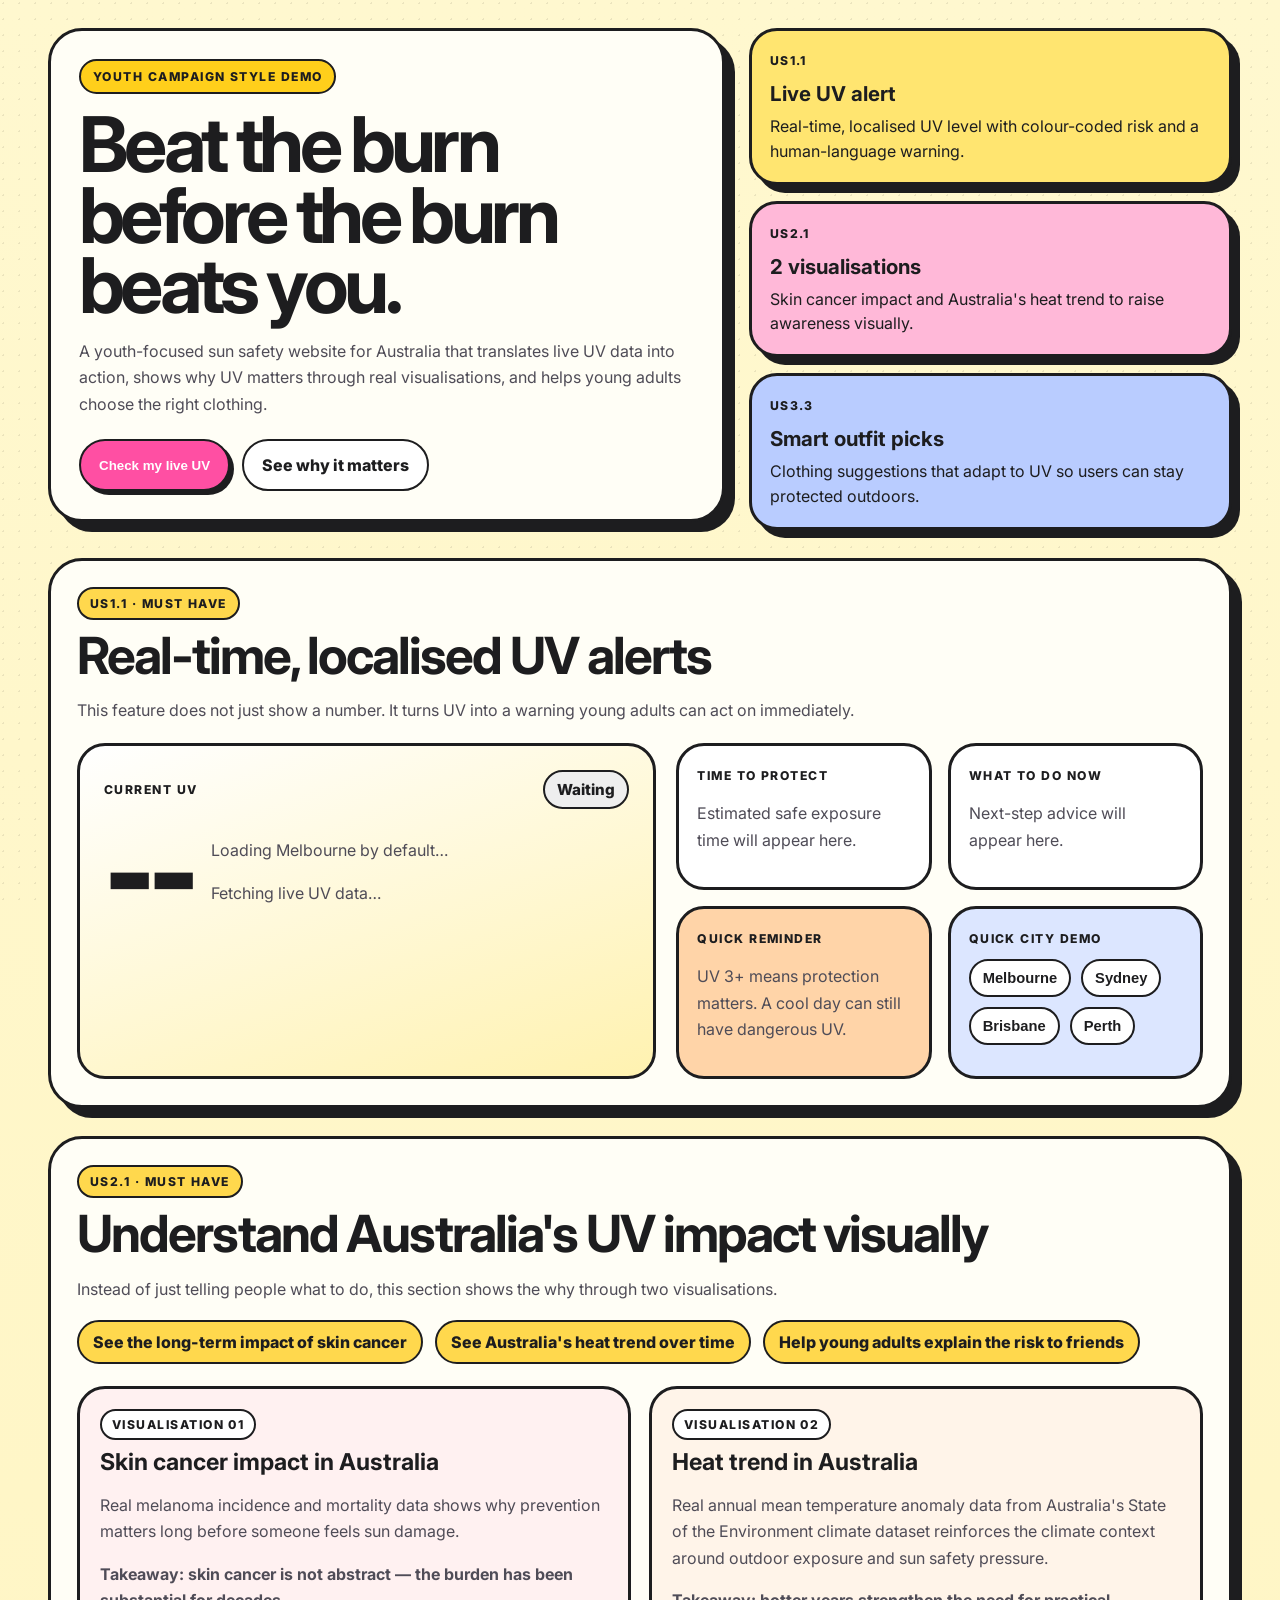
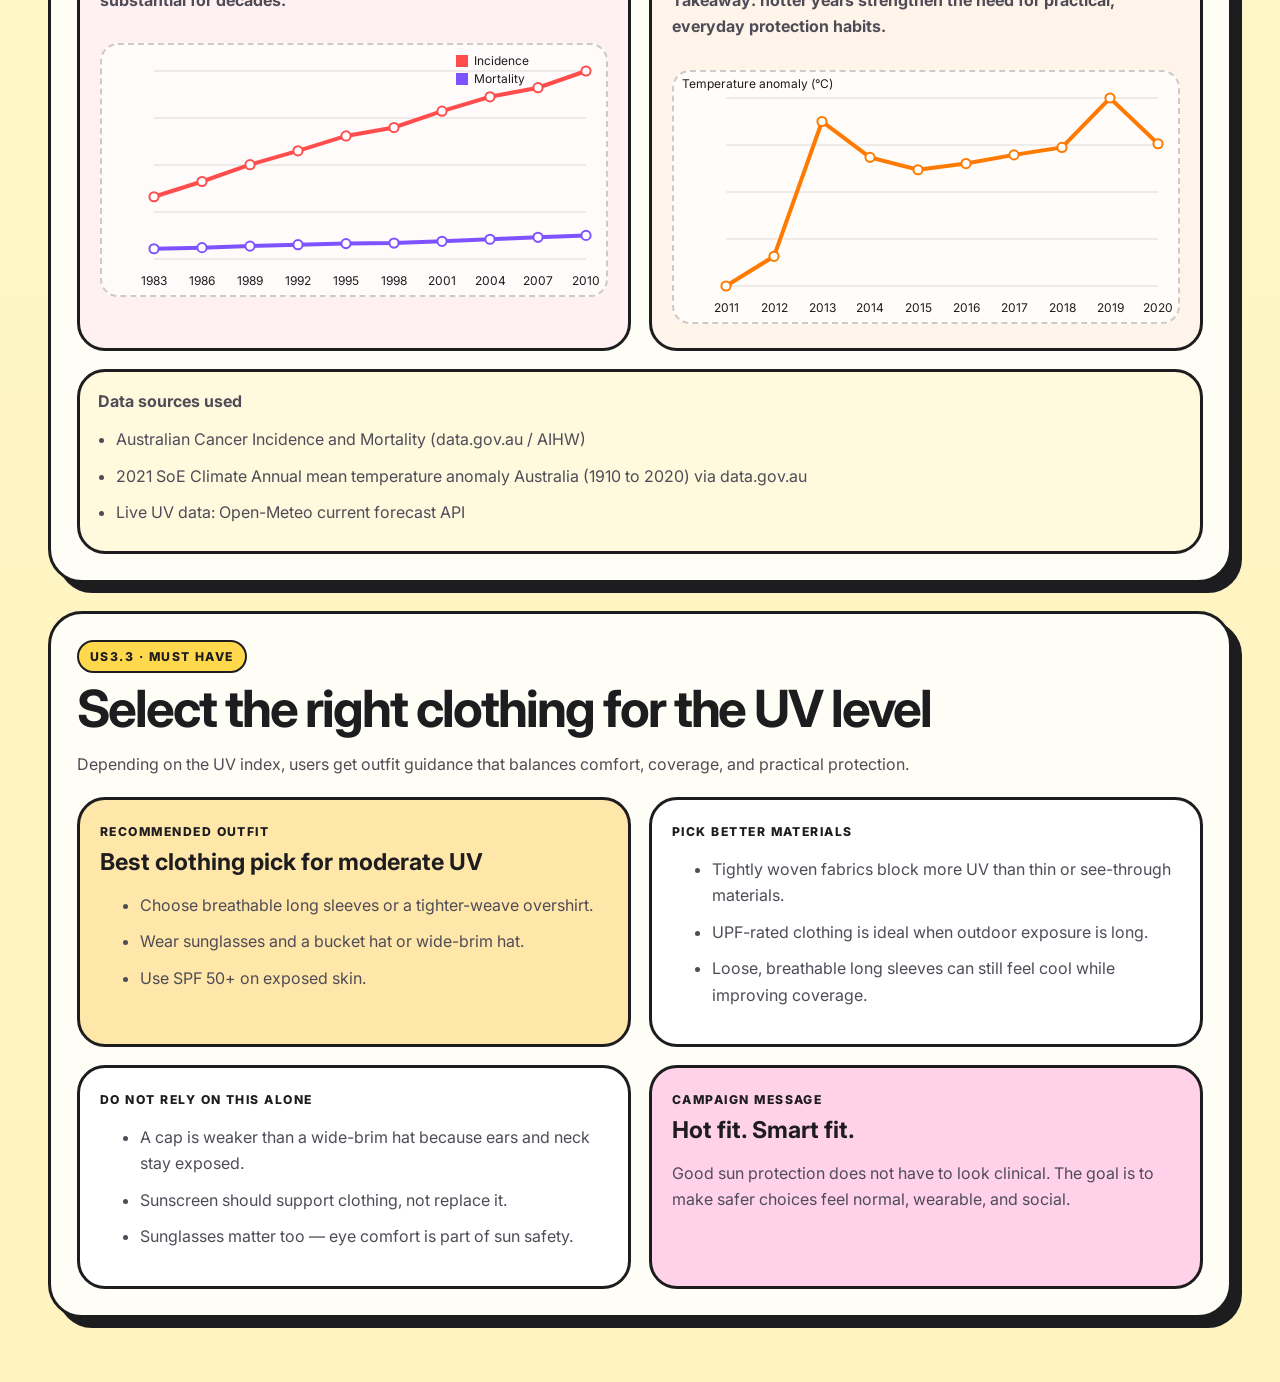
==== index.html @ fbf0c532 "Fix GitHub Pages root deployment" ====
<!DOCTYPE html>
<html lang="en">
  <head>
    <meta charset="UTF-8" />
    <meta name="viewport" content="width=device-width, initial-scale=1.0" />
    <title>SunSmart AU — Youth Sun Safety</title>
    <link rel="preconnect" href="https://fonts.googleapis.com" />
    <link rel="preconnect" href="https://fonts.gstatic.com" crossorigin />
    <link href="https://fonts.googleapis.com/css2?family=Inter:wght@400;500;600;700;800;900&display=swap" rel="stylesheet" />
    <link rel="stylesheet" href="./styles.css" />
  </head>
  <body>
    <div class="page-noise"></div>
    <div class="app-shell">
      <header class="hero">
        <div class="hero-copy-wrap">
          <span class="campaign-tag">Youth campaign style demo</span>
          <h1>Beat the burn before the burn beats you.</h1>
          <p class="hero-copy">
            A youth-focused sun safety website for Australia that translates live UV data into action,
            shows why UV matters through real visualisations, and helps young adults choose the right clothing.
          </p>
          <div class="hero-actions">
            <button id="locateBtn" class="primary-btn">Check my live UV</button>
            <a href="#insight-zone" class="ghost-btn">See why it matters</a>
          </div>
        </div>

        <aside class="hero-sidekick">
          <div class="sticker-card yellow-card">
            <span class="sticker-label">US1.1</span>
            <h3>Live UV alert</h3>
            <p>Real-time, localised UV level with colour-coded risk and a human-language warning.</p>
          </div>
          <div class="sticker-card pink-card">
            <span class="sticker-label">US2.1</span>
            <h3>2 visualisations</h3>
            <p>Skin cancer impact and Australia's heat trend to raise awareness visually.</p>
          </div>
          <div class="sticker-card blue-card">
            <span class="sticker-label">US3.3</span>
            <h3>Smart outfit picks</h3>
            <p>Clothing suggestions that adapt to UV so users can stay protected outdoors.</p>
          </div>
        </aside>
      </header>

      <main>
        <section class="mega-panel uv-panel" id="uv-zone">
          <div class="section-intro">
            <span class="section-kicker">US1.1 · Must Have</span>
            <h2>Real-time, localised UV alerts</h2>
            <p>
              This feature does not just show a number. It turns UV into a warning young adults can act on immediately.
            </p>
          </div>

          <div class="uv-layout">
            <article class="uv-main-card">
              <div class="uv-topline">
                <span class="mini-label">Current UV</span>
                <span id="uvBadge" class="uv-badge neutral">Waiting</span>
              </div>
              <div class="uv-reading-row">
                <span id="uvValue" class="uv-value">--</span>
                <div class="uv-reading-copy">
                  <p id="uvLocation" class="location-text">Loading Melbourne by default…</p>
                  <p id="uvAlert" class="alert-text">Checking live UV data now.</p>
                </div>
              </div>
            </article>

            <div class="decision-grid">
              <article class="decision-card">
                <span class="mini-label">Time to protect</span>
                <p id="exposureText">Estimated safe exposure time will appear here.</p>
              </article>
              <article class="decision-card">
                <span class="mini-label">What to do now</span>
                <p id="actionText">Next-step advice will appear here.</p>
              </article>
              <article class="decision-card highlight-card">
                <span class="mini-label">Quick reminder</span>
                <p>UV 3+ means protection matters. A cool day can still have dangerous UV.</p>
              </article>
              <article class="decision-card city-card">
                <span class="mini-label">Quick city demo</span>
                <div class="city-buttons">
                  <button class="city-btn" data-lat="-37.8136" data-lon="144.9631" data-label="Melbourne">Melbourne</button>
                  <button class="city-btn" data-lat="-33.8688" data-lon="151.2093" data-label="Sydney">Sydney</button>
                  <button class="city-btn" data-lat="-27.4698" data-lon="153.0251" data-label="Brisbane">Brisbane</button>
                  <button class="city-btn" data-lat="-31.9505" data-lon="115.8605" data-label="Perth">Perth</button>
                </div>
              </article>
            </div>
          </div>
        </section>

        <section class="mega-panel" id="insight-zone">
          <div class="section-intro">
            <span class="section-kicker">US2.1 · Must Have</span>
            <h2>Understand Australia's UV impact visually</h2>
            <p>
              Instead of just telling people what to do, this section shows the why through two visualisations.
            </p>
          </div>

          <div class="facts-strip">
            <div class="fact-pill">See the long-term impact of skin cancer</div>
            <div class="fact-pill">See Australia's heat trend over time</div>
            <div class="fact-pill">Help young adults explain the risk to friends</div>
          </div>

          <div class="chart-grid">
            <article class="chart-card chart-card-red">
              <div class="chart-copy">
                <span class="chart-tag">Visualisation 01</span>
                <h3>Skin cancer impact in Australia</h3>
                <p>
                  Real melanoma incidence and mortality data shows why prevention matters long before someone feels sun damage.
                </p>
                <p class="takeaway">Takeaway: skin cancer is not abstract — the burden has been substantial for decades.</p>
              </div>
              <canvas id="cancerChart" height="250"></canvas>
            </article>

            <article class="chart-card chart-card-orange">
              <div class="chart-copy">
                <span class="chart-tag">Visualisation 02</span>
                <h3>Heat trend in Australia</h3>
                <p>
                  Real annual mean temperature anomaly data from Australia's State of the Environment climate dataset reinforces the climate context around outdoor exposure and sun safety pressure.
                </p>
                <p class="takeaway">Takeaway: hotter years strengthen the need for practical, everyday protection habits.</p>
              </div>
              <canvas id="heatChart" height="250"></canvas>
            </article>
          </div>

          <div class="source-box">
            <strong>Data sources used</strong>
            <ul id="sourceList"></ul>
          </div>
        </section>

        <section class="mega-panel clothing-panel" id="wear-zone">
          <div class="section-intro">
            <span class="section-kicker">US3.3 · Must Have</span>
            <h2>Select the right clothing for the UV level</h2>
            <p>
              Depending on the UV index, users get outfit guidance that balances comfort, coverage, and practical protection.
            </p>
          </div>

          <div class="clothing-grid">
            <article class="outfit-card statement-card">
              <span class="mini-label">Recommended outfit</span>
              <h3 id="outfitTitle">Sun-smart outfit guide</h3>
              <ul id="outfitList" class="outfit-list"></ul>
            </article>

            <article class="outfit-card">
              <span class="mini-label">Pick better materials</span>
              <ul class="tips-list">
                <li>Tightly woven fabrics block more UV than thin or see-through materials.</li>
                <li>UPF-rated clothing is ideal when outdoor exposure is long.</li>
                <li>Loose, breathable long sleeves can still feel cool while improving coverage.</li>
              </ul>
            </article>

            <article class="outfit-card">
              <span class="mini-label">Do not rely on this alone</span>
              <ul class="tips-list">
                <li>A cap is weaker than a wide-brim hat because ears and neck stay exposed.</li>
                <li>Sunscreen should support clothing, not replace it.</li>
                <li>Sunglasses matter too — eye comfort is part of sun safety.</li>
              </ul>
            </article>

            <article class="outfit-card callout-card">
              <span class="mini-label">Campaign message</span>
              <h3>Hot fit. Smart fit.</h3>
              <p>Good sun protection does not have to look clinical. The goal is to make safer choices feel normal, wearable, and social.</p>
            </article>
          </div>
        </section>
      </main>
    </div>

    <script src="./data.js"></script>
    <script src="./app.js"></script>
  </body>
</html>
---- styles.css ----
:root {
  --bg: #fff7cc;
  --paper: #fffef6;
  --ink: #1d1d1f;
  --muted: #4f4c57;
  --yellow: #ffd84d;
  --hot-yellow: #ffcf1b;
  --orange: #ff7a00;
  --pink: #ff4fa3;
  --blue: #4e7bff;
  --red: #ff4d4d;
  --purple: #7f52ff;
  --green: #10b981;
  --line: #1d1d1f;
}

* { box-sizing: border-box; }
html { scroll-behavior: smooth; }
body {
  margin: 0;
  color: var(--ink);
  font-family: Inter, system-ui, sans-serif;
  background: linear-gradient(180deg, #fff8cf 0%, #fff4bf 100%);
}

.page-noise {
  position: fixed;
  inset: 0;
  pointer-events: none;
  opacity: 0.08;
  background-image: radial-gradient(circle at 20% 20%, #000 0.8px, transparent 0.8px);
  background-size: 16px 16px;
}

.app-shell {
  position: relative;
  max-width: 1220px;
  margin: 0 auto;
  padding: 28px 18px 64px;
}

.hero {
  display: grid;
  grid-template-columns: 1.4fr 1fr;
  gap: 24px;
  align-items: start;
}

.hero-copy-wrap {
  background: var(--paper);
  border: 3px solid var(--line);
  border-radius: 34px;
  box-shadow: 10px 10px 0 #1d1d1f;
  padding: 28px;
}

.campaign-tag, .section-kicker, .mini-label, .chart-tag, .sticker-label {
  display: inline-block;
  text-transform: uppercase;
  letter-spacing: 0.12em;
  font-size: 0.76rem;
  font-weight: 800;
}

.campaign-tag {
  background: var(--hot-yellow);
  border: 2px solid var(--line);
  border-radius: 999px;
  padding: 8px 12px;
}

.hero h1 {
  font-size: clamp(3rem, 6vw, 5.8rem);
  line-height: 0.92;
  letter-spacing: -0.06em;
  margin: 16px 0;
}

.hero-copy, .section-intro p, .chart-copy p, .alert-text, .location-text, .decision-card p, .tips-list, .outfit-list, .source-box, .callout-card p {
  color: var(--muted);
  line-height: 1.65;
}

.hero-actions {
  display: flex;
  flex-wrap: wrap;
  gap: 12px;
  margin-top: 22px;
}

.primary-btn, .ghost-btn, .city-btn {
  appearance: none;
  border: 2px solid var(--line);
  border-radius: 999px;
  font-weight: 800;
  cursor: pointer;
  text-decoration: none;
  color: var(--ink);
  display: inline-flex;
  align-items: center;
  justify-content: center;
}

.primary-btn {
  background: var(--pink);
  color: #fff;
  padding: 14px 18px;
  box-shadow: 4px 4px 0 var(--line);
}

.ghost-btn {
  background: #fff;
  padding: 14px 18px;
}

.hero-sidekick {
  display: grid;
  gap: 16px;
}

.sticker-card {
  border: 3px solid var(--line);
  border-radius: 28px;
  padding: 18px;
  box-shadow: 8px 8px 0 var(--line);
}
.sticker-card h3 { margin: 12px 0 8px; font-size: 1.28rem; }
.sticker-card p { margin: 0; line-height: 1.55; }
.yellow-card { background: #ffe570; }
.pink-card { background: #ffb8d8; }
.blue-card { background: #b9ccff; }

.mega-panel {
  margin-top: 28px;
  background: var(--paper);
  border: 3px solid var(--line);
  border-radius: 34px;
  box-shadow: 10px 10px 0 var(--line);
  padding: 26px;
}

.section-intro h2 {
  font-size: clamp(2rem, 4vw, 3.2rem);
  line-height: 1;
  margin: 10px 0 12px;
  letter-spacing: -0.04em;
}

.section-kicker {
  background: var(--yellow);
  border: 2px solid var(--line);
  border-radius: 999px;
  padding: 7px 11px;
}

.uv-layout {
  display: grid;
  grid-template-columns: 1.1fr 1fr;
  gap: 20px;
  margin-top: 20px;
}

.uv-main-card, .decision-card, .chart-card, .outfit-card, .source-box {
  border: 3px solid var(--line);
  border-radius: 28px;
}

.uv-main-card {
  background: linear-gradient(160deg, #fff 0%, #fff2b0 100%);
  padding: 24px;
}

.uv-topline {
  display: flex;
  justify-content: space-between;
  align-items: center;
  gap: 16px;
}

.uv-reading-row {
  display: grid;
  grid-template-columns: auto 1fr;
  gap: 18px;
  align-items: end;
  margin-top: 12px;
}

.uv-value {
  font-size: clamp(4rem, 10vw, 7rem);
  font-weight: 900;
  line-height: 0.9;
  letter-spacing: -0.06em;
}

.uv-badge {
  padding: 8px 12px;
  border-radius: 999px;
  font-size: 0.95rem;
  font-weight: 800;
  border: 2px solid var(--line);
  background: #fff;
}
.uv-badge.low { background: #b6f3cf; }
.uv-badge.moderate { background: #ffe580; }
.uv-badge.high { background: #ffb170; }
.uv-badge.very-high { background: #ff8f8f; }
.uv-badge.extreme { background: #cfbbff; }
.uv-badge.neutral { background: #eee; }

.decision-grid {
  display: grid;
  grid-template-columns: 1fr 1fr;
  gap: 16px;
}

.decision-card {
  background: #fff;
  padding: 18px;
}
.highlight-card { background: #ffd4a8; }
.city-card { background: #dce6ff; }
.city-buttons {
  display: flex;
  flex-wrap: wrap;
  gap: 10px;
  margin-top: 12px;
}
.city-btn {
  background: #fff;
  padding: 9px 12px;
  font-size: 0.92rem;
}

.facts-strip {
  display: flex;
  flex-wrap: wrap;
  gap: 12px;
  margin: 18px 0 22px;
}
.fact-pill {
  background: var(--yellow);
  border: 2px solid var(--line);
  border-radius: 999px;
  padding: 10px 14px;
  font-weight: 800;
}

.chart-grid, .clothing-grid {
  display: grid;
  grid-template-columns: 1fr 1fr;
  gap: 18px;
}

.chart-card, .outfit-card {
  padding: 20px;
  background: #fff;
}
.chart-card-red { background: #fff1f1; }
.chart-card-orange { background: #fff4e9; }
.chart-copy h3, .outfit-card h3 { margin: 8px 0 10px; font-size: 1.45rem; }
.chart-tag {
  background: #fff;
  border: 2px solid var(--line);
  border-radius: 999px;
  padding: 6px 10px;
}
.takeaway {
  font-weight: 700;
  color: #27272a;
}

canvas {
  width: 100%;
  background: rgba(255,255,255,0.72);
  border: 2px dashed rgba(29,29,31,0.22);
  border-radius: 18px;
  margin-top: 14px;
}

.source-box {
  margin-top: 18px;
  padding: 16px 18px;
  background: #fff9de;
}
#sourceList { margin: 12px 0 0; padding-left: 18px; }
#sourceList li, .outfit-list li, .tips-list li { margin-bottom: 10px; }

.clothing-grid {
  margin-top: 20px;
}
.statement-card { background: #ffe6a9; }
.callout-card { background: #ffd2ea; }

@media (max-width: 960px) {
  .hero, .uv-layout, .chart-grid, .clothing-grid {
    grid-template-columns: 1fr;
  }

  .decision-grid {
    grid-template-columns: 1fr;
  }

  .uv-reading-row {
    grid-template-columns: 1fr;
    align-items: start;
  }

  .primary-btn, .ghost-btn {
    width: 100%;
  }
}
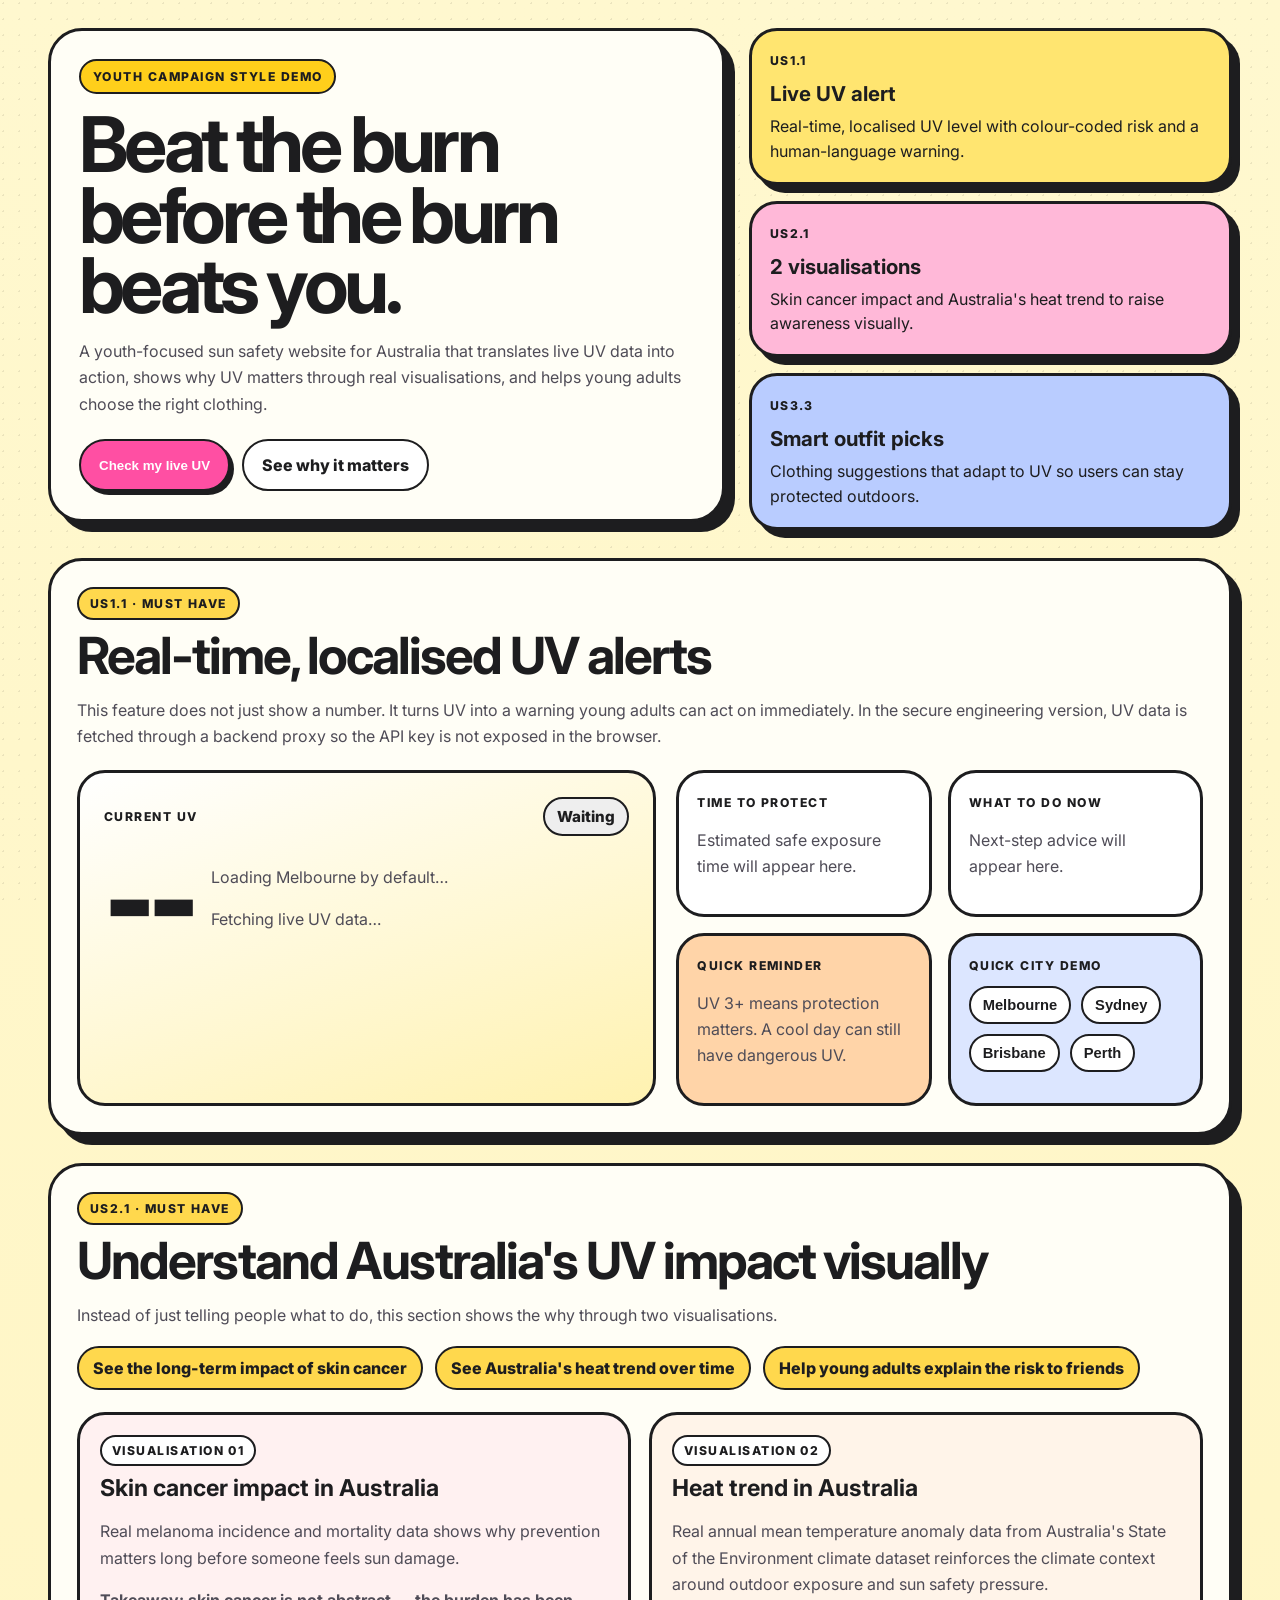
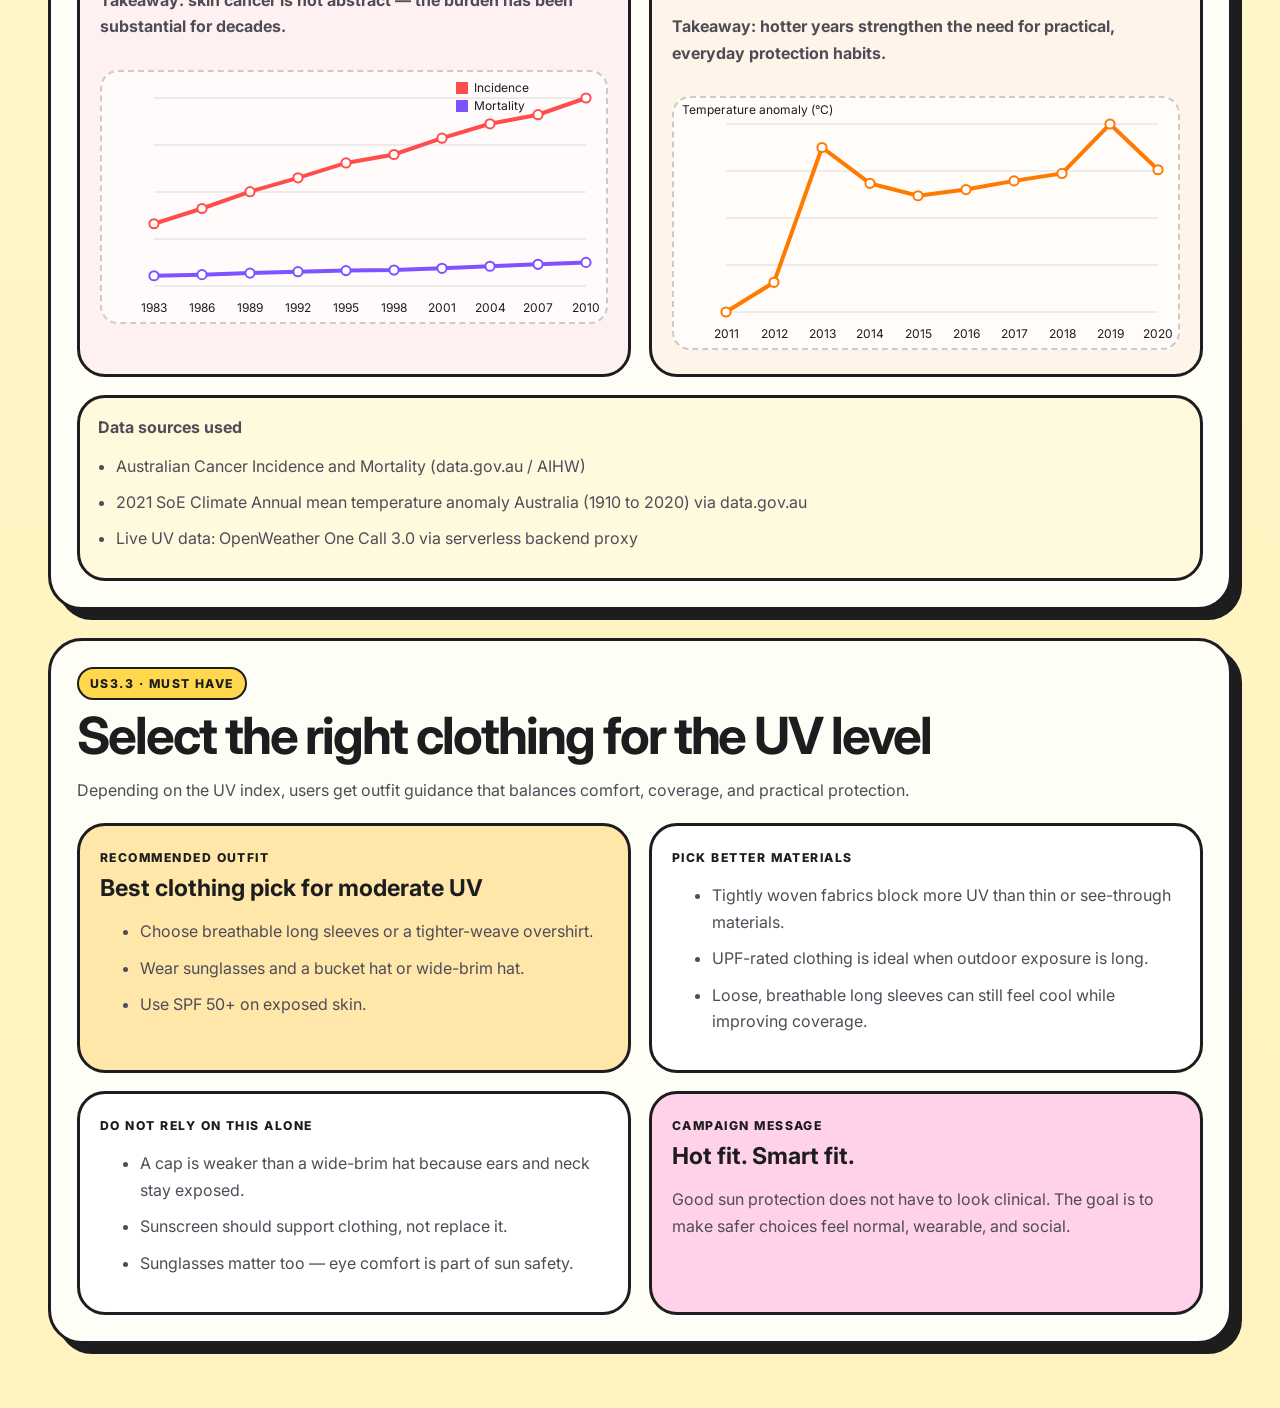
==== commit ef289652: "Add serverless UV proxy for private API key" ====
--- a/index.html
+++ b/index.html
@@ -51,7 +51,7 @@
             <span class="section-kicker">US1.1 · Must Have</span>
             <h2>Real-time, localised UV alerts</h2>
             <p>
-              This feature does not just show a number. It turns UV into a warning young adults can act on immediately.
+              This feature does not just show a number. It turns UV into a warning young adults can act on immediately. In the secure engineering version, UV data is fetched through a backend proxy so the API key is not exposed in the browser.
             </p>
           </div>
 
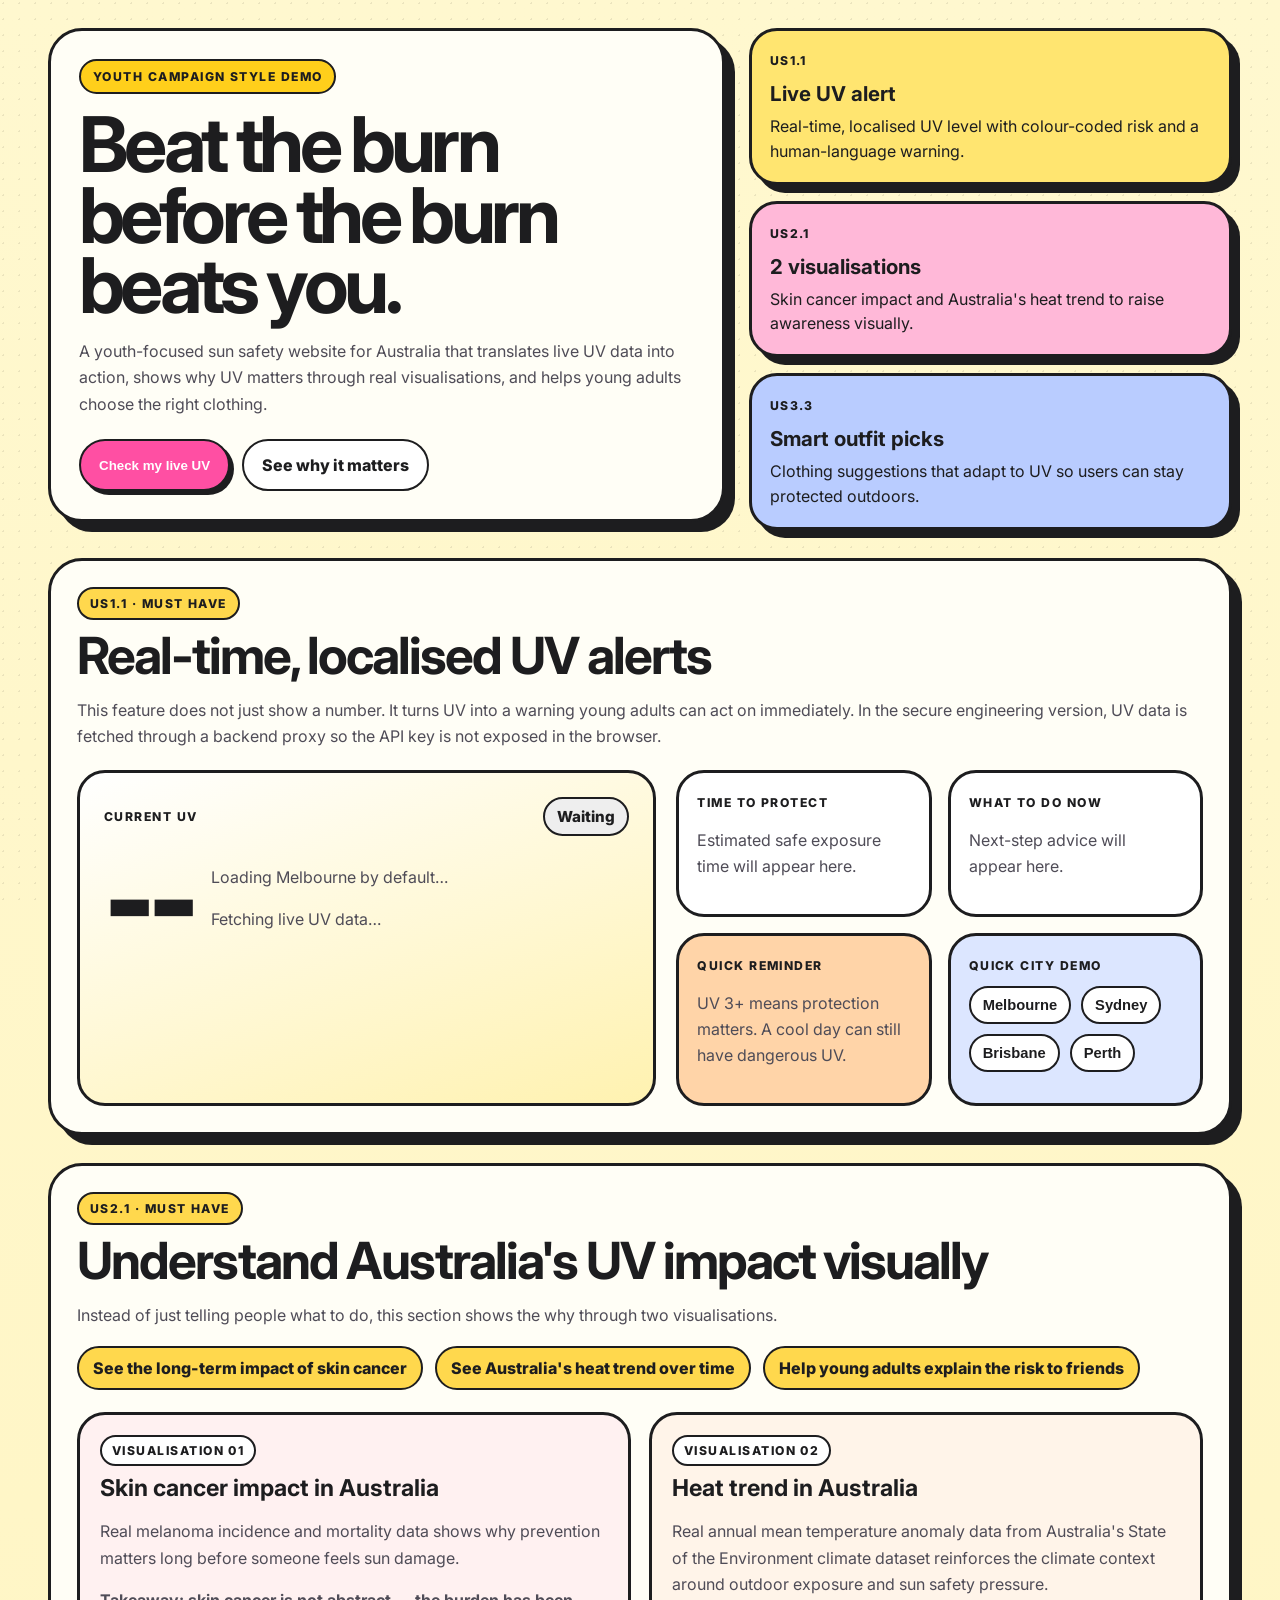
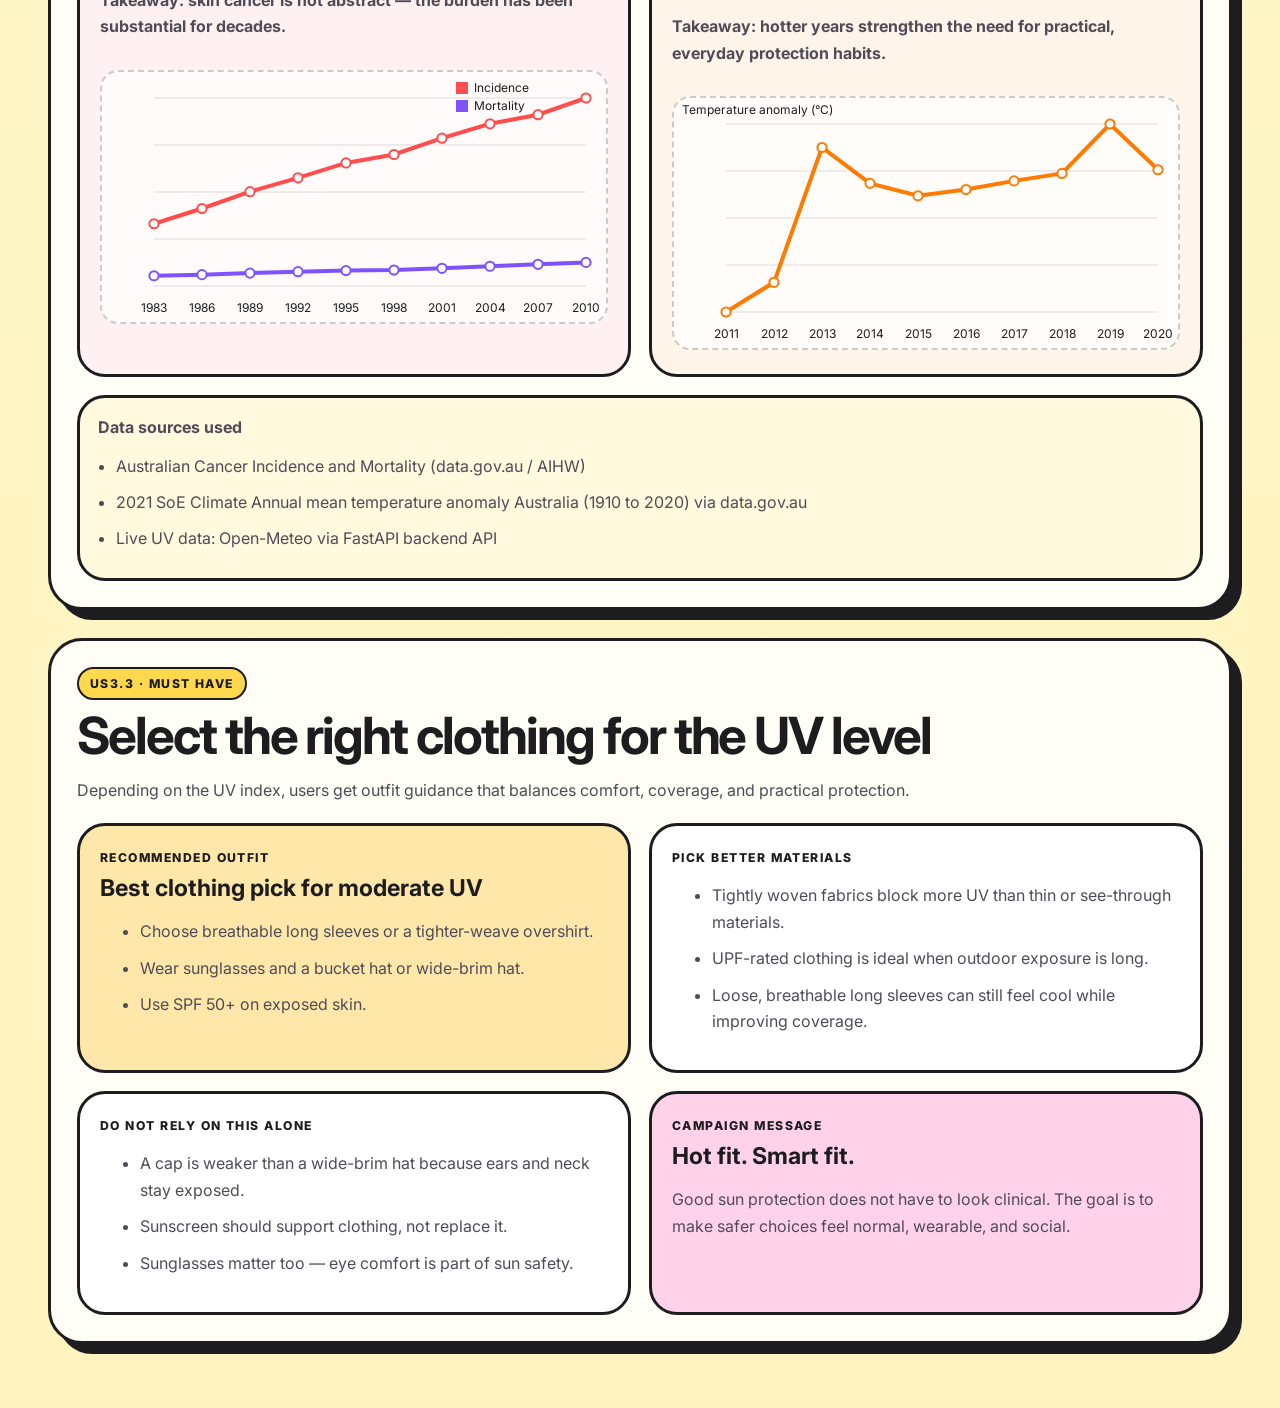
==== commit 1988b2c6: "Prepare project for public frontend and Render backend deployment" ====
--- a/index.html
+++ b/index.html
@@ -188,6 +188,7 @@
     </div>
 
     <script src="./data.js"></script>
+    <script src="./config.js"></script>
     <script src="./app.js"></script>
   </body>
 </html>
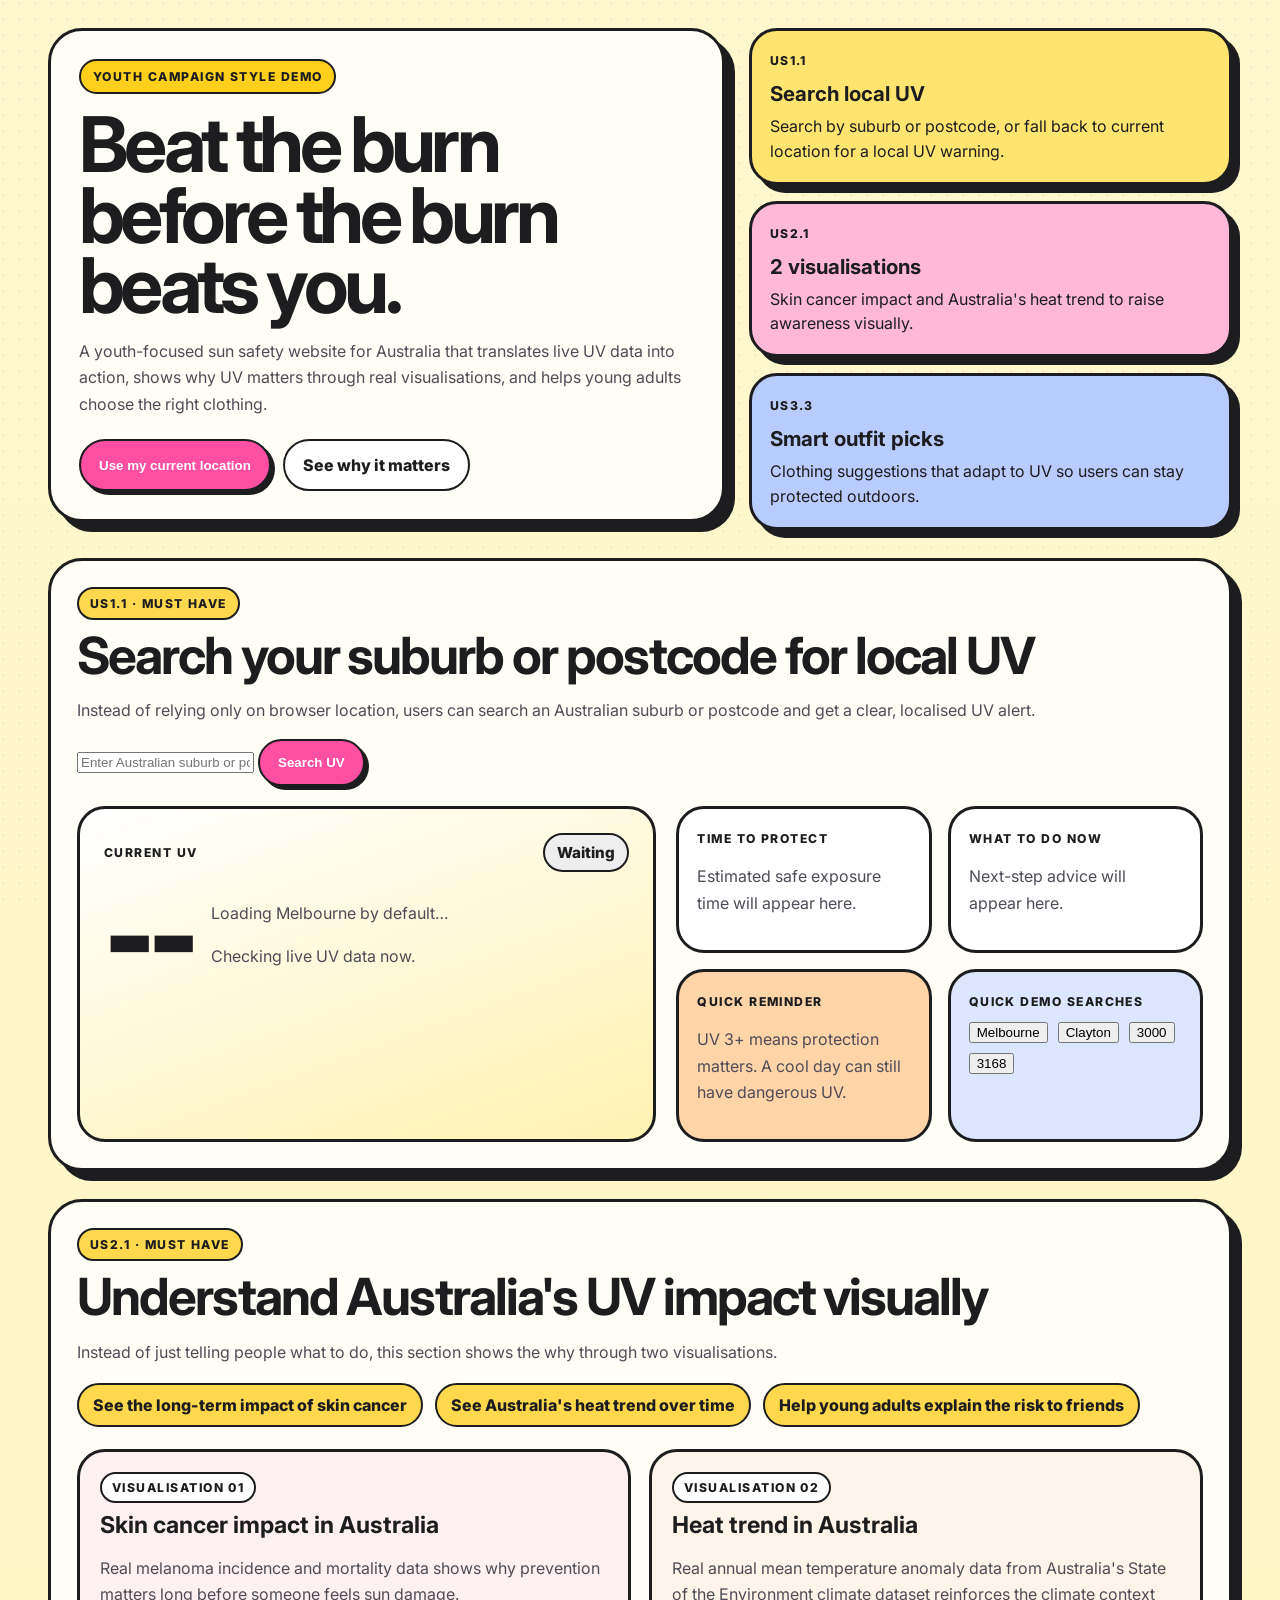
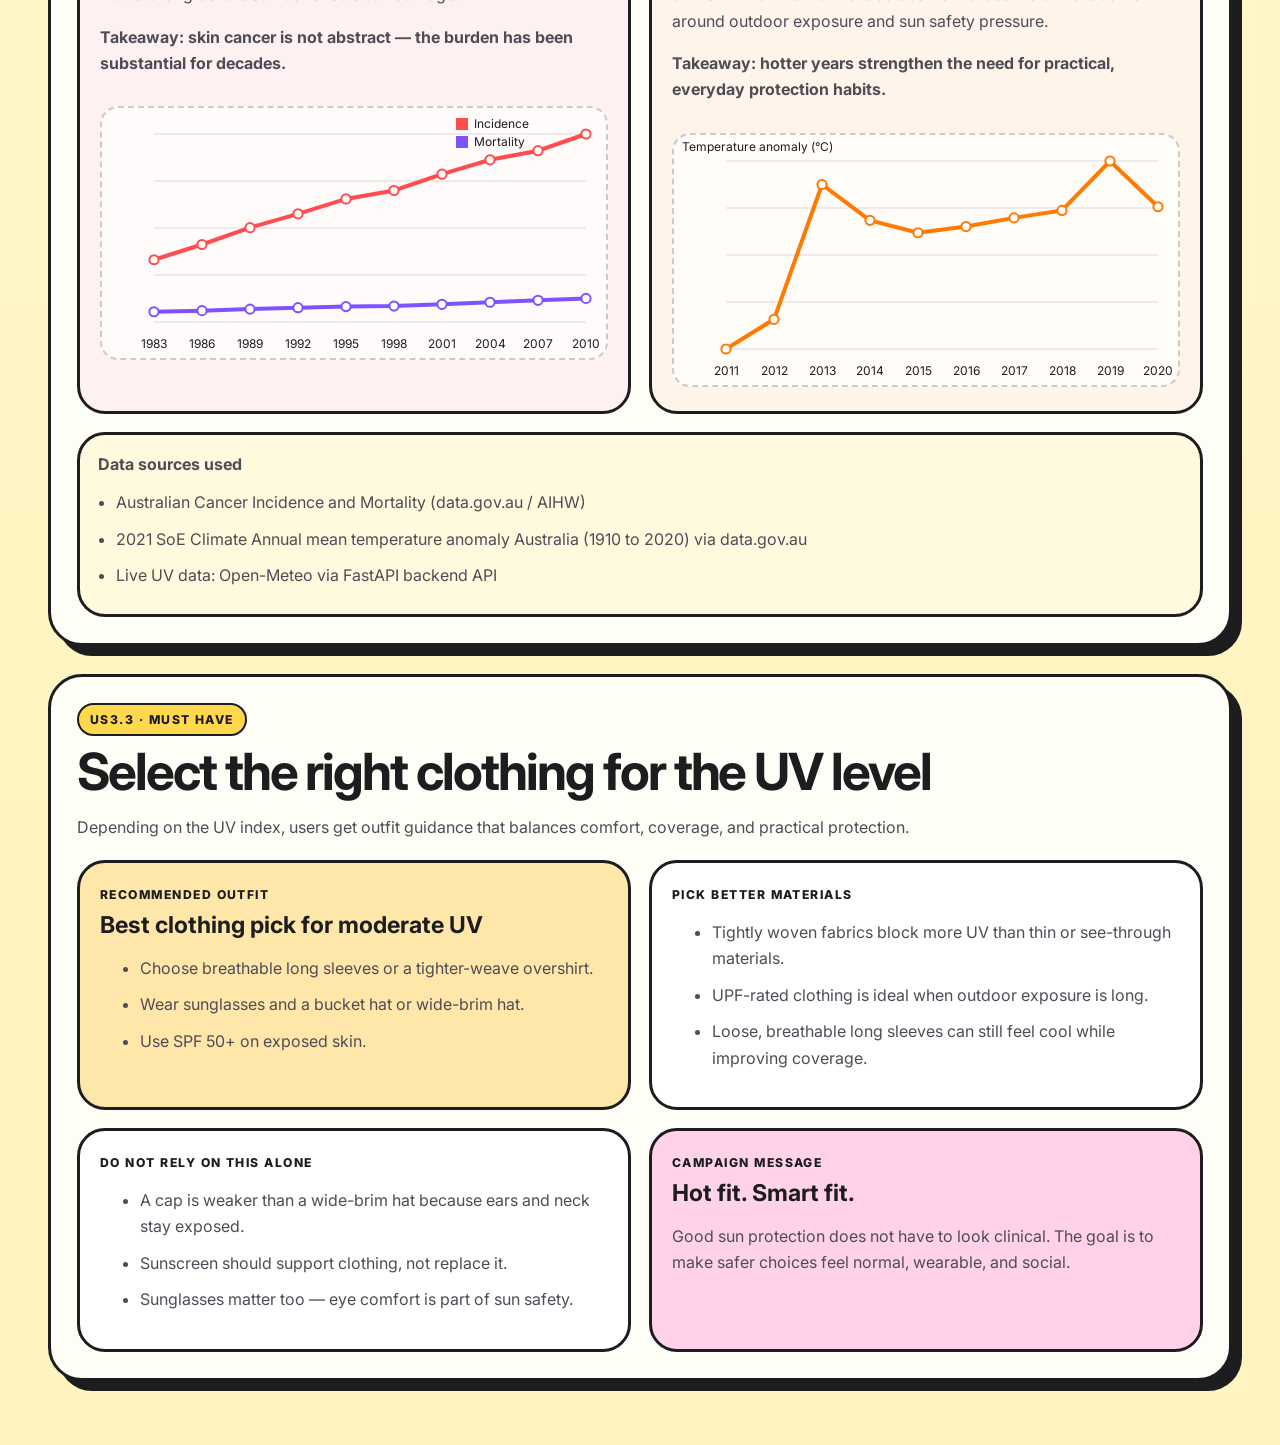
==== commit 5d847a2b: "Add suburb and postcode UV search flow" ====
--- a/index.html
+++ b/index.html
@@ -21,7 +21,7 @@
             shows why UV matters through real visualisations, and helps young adults choose the right clothing.
           </p>
           <div class="hero-actions">
-            <button id="locateBtn" class="primary-btn">Check my live UV</button>
+            <button id="locateBtn" class="primary-btn">Use my current location</button>
             <a href="#insight-zone" class="ghost-btn">See why it matters</a>
           </div>
         </div>
@@ -29,8 +29,8 @@
         <aside class="hero-sidekick">
           <div class="sticker-card yellow-card">
             <span class="sticker-label">US1.1</span>
-            <h3>Live UV alert</h3>
-            <p>Real-time, localised UV level with colour-coded risk and a human-language warning.</p>
+            <h3>Search local UV</h3>
+            <p>Search by suburb or postcode, or fall back to current location for a local UV warning.</p>
           </div>
           <div class="sticker-card pink-card">
             <span class="sticker-label">US2.1</span>
@@ -49,10 +49,15 @@
         <section class="mega-panel uv-panel" id="uv-zone">
           <div class="section-intro">
             <span class="section-kicker">US1.1 · Must Have</span>
-            <h2>Real-time, localised UV alerts</h2>
+            <h2>Search your suburb or postcode for local UV</h2>
             <p>
-              This feature does not just show a number. It turns UV into a warning young adults can act on immediately. In the secure engineering version, UV data is fetched through a backend proxy so the API key is not exposed in the browser.
+              Instead of relying only on browser location, users can search an Australian suburb or postcode and get a clear, localised UV alert.
             </p>
+          </div>
+
+          <div class="search-strip">
+            <input id="locationInput" class="search-input" type="text" placeholder="Enter Australian suburb or postcode" />
+            <button id="searchBtn" class="primary-btn">Search UV</button>
           </div>
 
           <div class="uv-layout">
@@ -84,12 +89,12 @@
                 <p>UV 3+ means protection matters. A cool day can still have dangerous UV.</p>
               </article>
               <article class="decision-card city-card">
-                <span class="mini-label">Quick city demo</span>
+                <span class="mini-label">Quick demo searches</span>
                 <div class="city-buttons">
-                  <button class="city-btn" data-lat="-37.8136" data-lon="144.9631" data-label="Melbourne">Melbourne</button>
-                  <button class="city-btn" data-lat="-33.8688" data-lon="151.2093" data-label="Sydney">Sydney</button>
-                  <button class="city-btn" data-lat="-27.4698" data-lon="153.0251" data-label="Brisbane">Brisbane</button>
-                  <button class="city-btn" data-lat="-31.9505" data-lon="115.8605" data-label="Perth">Perth</button>
+                  <button class="query-btn" data-query="Melbourne">Melbourne</button>
+                  <button class="query-btn" data-query="Clayton">Clayton</button>
+                  <button class="query-btn" data-query="3000">3000</button>
+                  <button class="query-btn" data-query="3168">3168</button>
                 </div>
               </article>
             </div>
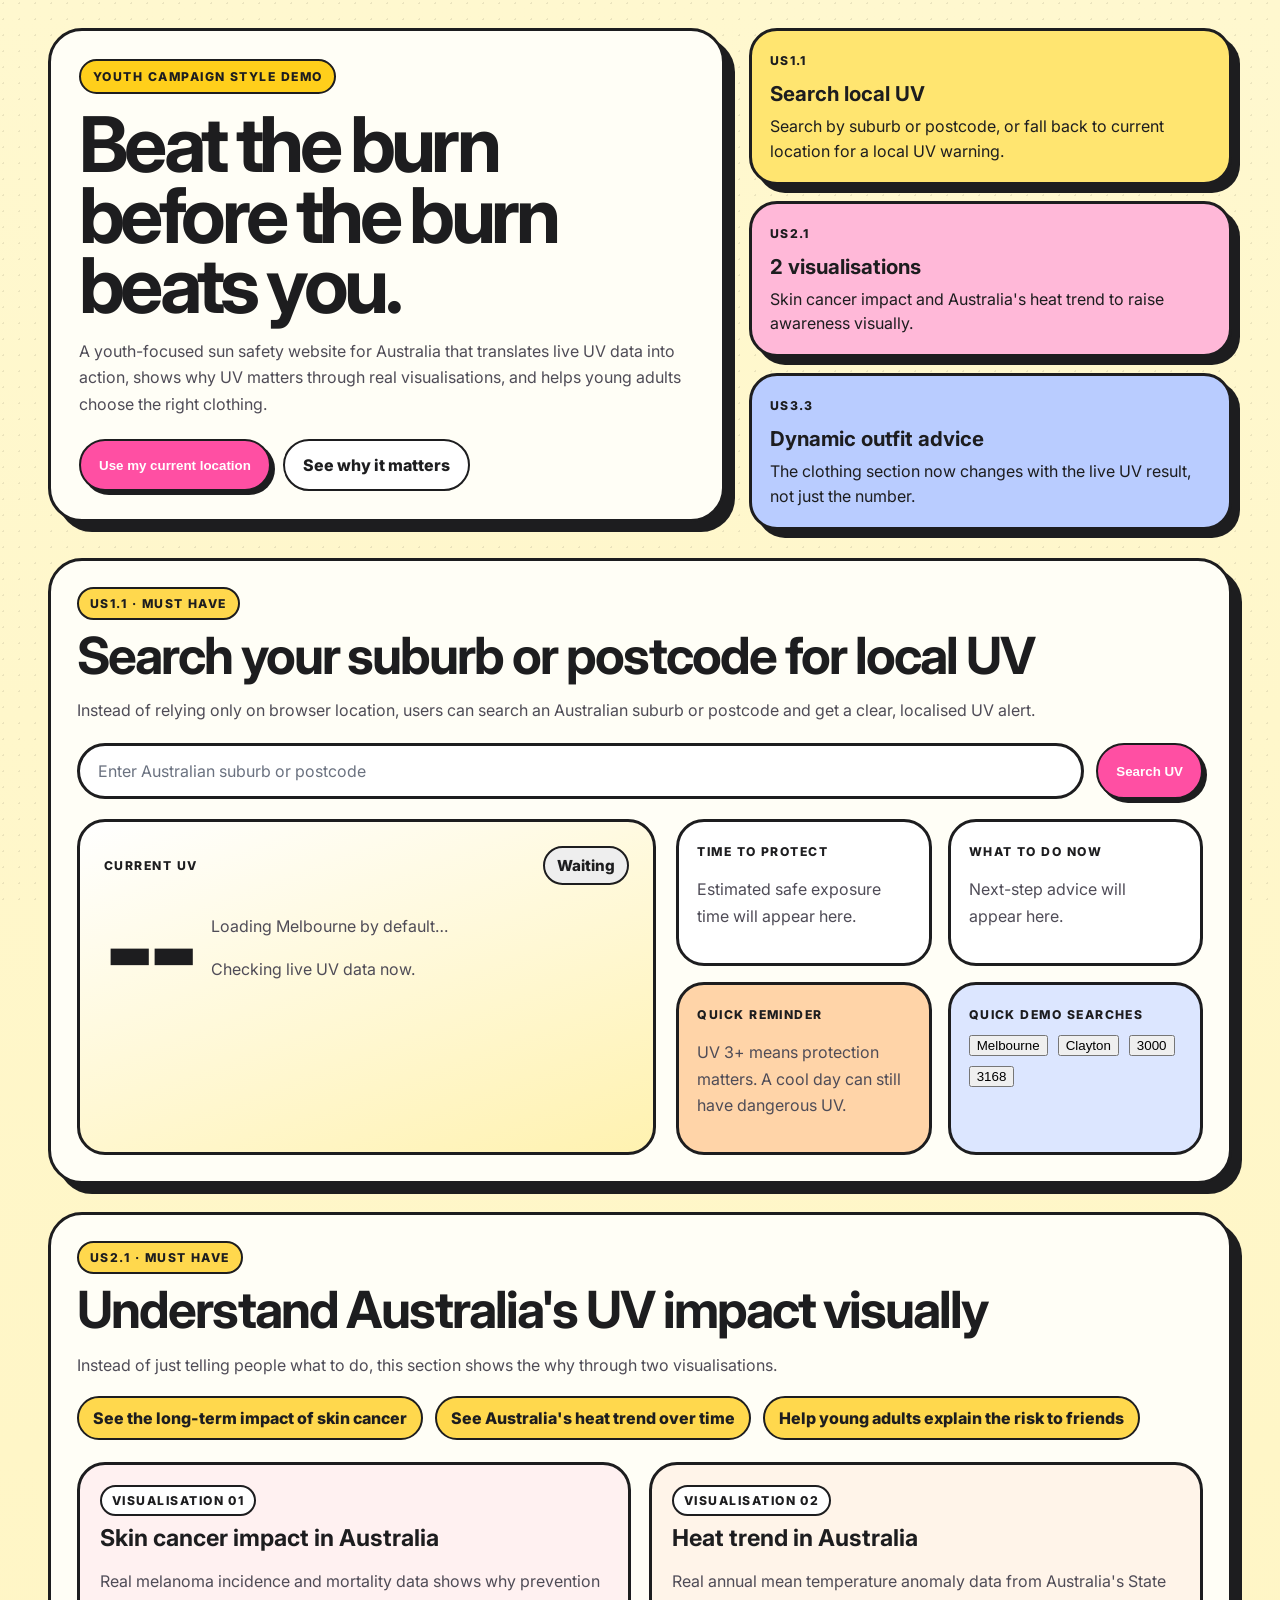
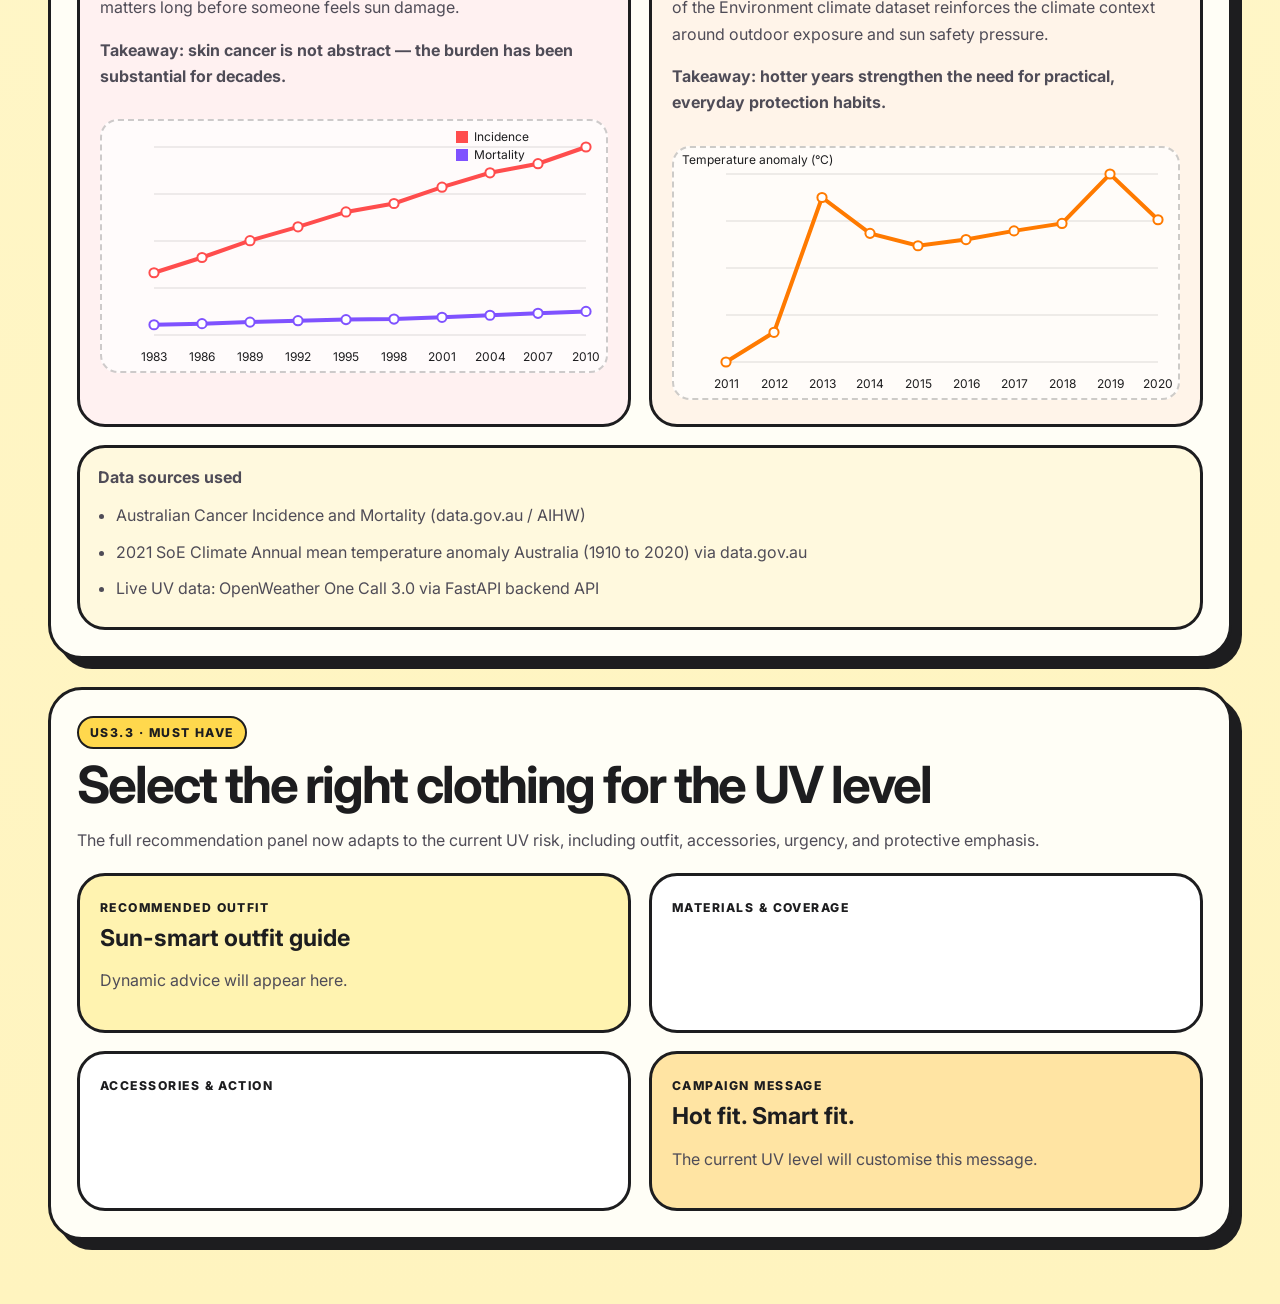
==== commit 45a4fb12: "Make US3.3 fully dynamic with backend recommendation payload" ====
--- a/index.html
+++ b/index.html
@@ -39,8 +39,8 @@
           </div>
           <div class="sticker-card blue-card">
             <span class="sticker-label">US3.3</span>
-            <h3>Smart outfit picks</h3>
-            <p>Clothing suggestions that adapt to UV so users can stay protected outdoors.</p>
+            <h3>Dynamic outfit advice</h3>
+            <p>The clothing section now changes with the live UV result, not just the number.</p>
           </div>
         </aside>
       </header>
@@ -153,39 +153,33 @@
             <span class="section-kicker">US3.3 · Must Have</span>
             <h2>Select the right clothing for the UV level</h2>
             <p>
-              Depending on the UV index, users get outfit guidance that balances comfort, coverage, and practical protection.
+              The full recommendation panel now adapts to the current UV risk, including outfit, accessories, urgency, and protective emphasis.
             </p>
           </div>
 
-          <div class="clothing-grid">
-            <article class="outfit-card statement-card">
+          <div id="clothingGrid" class="clothing-grid clothing-theme-moderate">
+            <article id="dynamicOutfitCard" class="outfit-card statement-card">
               <span class="mini-label">Recommended outfit</span>
               <h3 id="outfitTitle">Sun-smart outfit guide</h3>
+              <p id="outfitHeadline" class="dynamic-copy">Dynamic advice will appear here.</p>
               <ul id="outfitList" class="outfit-list"></ul>
             </article>
 
             <article class="outfit-card">
-              <span class="mini-label">Pick better materials</span>
-              <ul class="tips-list">
-                <li>Tightly woven fabrics block more UV than thin or see-through materials.</li>
-                <li>UPF-rated clothing is ideal when outdoor exposure is long.</li>
-                <li>Loose, breathable long sleeves can still feel cool while improving coverage.</li>
-              </ul>
+              <span class="mini-label">Materials & coverage</span>
+              <ul id="materialsList" class="tips-list"></ul>
             </article>
 
             <article class="outfit-card">
-              <span class="mini-label">Do not rely on this alone</span>
-              <ul class="tips-list">
-                <li>A cap is weaker than a wide-brim hat because ears and neck stay exposed.</li>
-                <li>Sunscreen should support clothing, not replace it.</li>
-                <li>Sunglasses matter too — eye comfort is part of sun safety.</li>
-              </ul>
+              <span class="mini-label">Accessories & action</span>
+              <ul id="accessoriesList" class="tips-list"></ul>
+              <p id="cautionText" class="dynamic-copy"></p>
             </article>
 
-            <article class="outfit-card callout-card">
+            <article id="campaignCard" class="outfit-card callout-card">
               <span class="mini-label">Campaign message</span>
-              <h3>Hot fit. Smart fit.</h3>
-              <p>Good sun protection does not have to look clinical. The goal is to make safer choices feel normal, wearable, and social.</p>
+              <h3 id="campaignTitle">Hot fit. Smart fit.</h3>
+              <p id="campaignText">The current UV level will customise this message.</p>
             </article>
           </div>
         </section>
--- a/styles.css
+++ b/styles.css
@@ -88,6 +88,28 @@
   margin-top: 22px;
 }
 
+.search-strip {
+  display: grid;
+  grid-template-columns: 1fr auto;
+  gap: 12px;
+  margin-top: 20px;
+  margin-bottom: 10px;
+}
+
+.search-input {
+  width: 100%;
+  border: 3px solid var(--line);
+  border-radius: 999px;
+  padding: 15px 18px;
+  font: inherit;
+  background: #fff;
+  color: var(--ink);
+}
+
+.search-input::placeholder {
+  color: #6b7280;
+}
+
 .primary-btn, .ghost-btn, .city-btn {
   appearance: none;
   border: 2px solid var(--line);
@@ -288,11 +310,25 @@
 .clothing-grid {
   margin-top: 20px;
 }
+.dynamic-copy {
+  color: var(--muted);
+  line-height: 1.6;
+}
 .statement-card { background: #ffe6a9; }
 .callout-card { background: #ffd2ea; }
+.clothing-theme-low .statement-card { background: #dcfce7; }
+.clothing-theme-low .callout-card { background: #d1fae5; }
+.clothing-theme-moderate .statement-card { background: #fff3b0; }
+.clothing-theme-moderate .callout-card { background: #ffe4a3; }
+.clothing-theme-high .statement-card { background: #fed7aa; }
+.clothing-theme-high .callout-card { background: #fdba74; }
+.clothing-theme-very-high .statement-card { background: #fecaca; }
+.clothing-theme-very-high .callout-card { background: #fda4af; }
+.clothing-theme-extreme .statement-card { background: #ddd6fe; }
+.clothing-theme-extreme .callout-card { background: #c4b5fd; }
 
 @media (max-width: 960px) {
-  .hero, .uv-layout, .chart-grid, .clothing-grid {
+  .hero, .uv-layout, .chart-grid, .clothing-grid, .search-strip {
     grid-template-columns: 1fr;
   }
 
